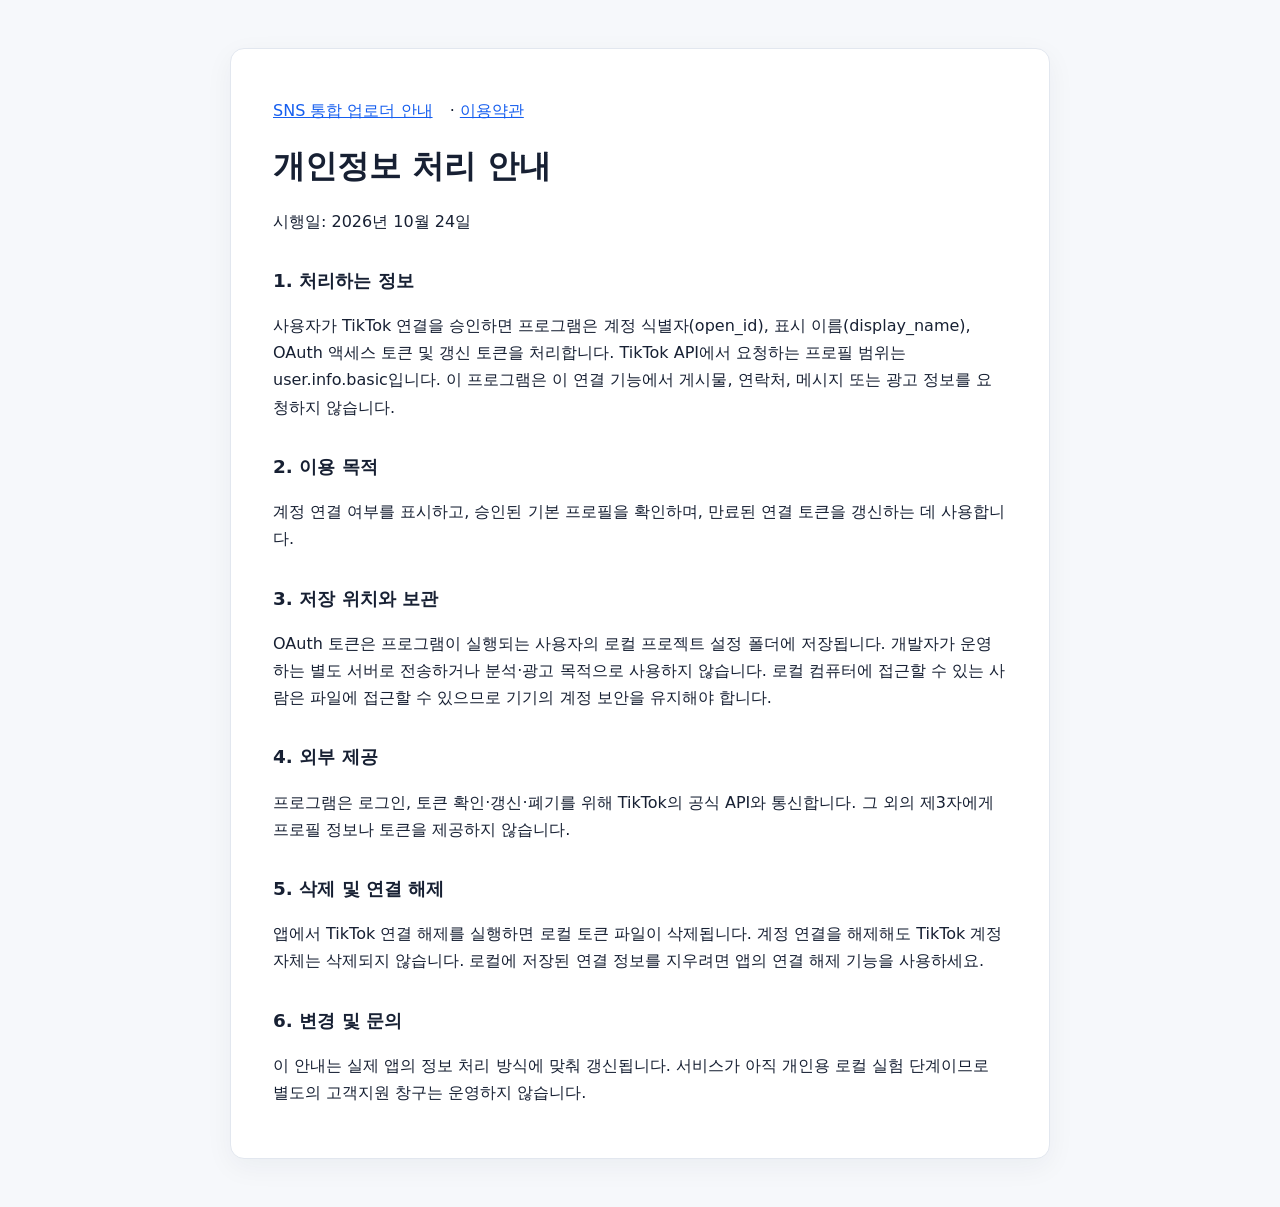
==== privacy.html @ 07cb80a2 "Add policy pages for TikTok app setup" ====
<!doctype html>
<html lang="ko">
<head>
  <meta charset="utf-8">
  <meta name="viewport" content="width=device-width, initial-scale=1">
  <title>개인정보 처리 안내 | SNS 통합 업로더</title>
  <link rel="stylesheet" href="style.css">
</head>
<body>
  <main>
    <nav><a href="index.html">SNS 통합 업로더 안내</a> · <a href="terms.html">이용약관</a></nav>
    <h1>개인정보 처리 안내</h1>
    <p>시행일: 2026년 10월 24일</p>
    <h2>1. 처리하는 정보</h2>
    <p>사용자가 TikTok 연결을 승인하면 프로그램은 계정 식별자(open_id), 표시 이름(display_name), OAuth 액세스 토큰 및 갱신 토큰을 처리합니다. TikTok API에서 요청하는 프로필 범위는 user.info.basic입니다. 이 프로그램은 이 연결 기능에서 게시물, 연락처, 메시지 또는 광고 정보를 요청하지 않습니다.</p>
    <h2>2. 이용 목적</h2>
    <p>계정 연결 여부를 표시하고, 승인된 기본 프로필을 확인하며, 만료된 연결 토큰을 갱신하는 데 사용합니다.</p>
    <h2>3. 저장 위치와 보관</h2>
    <p>OAuth 토큰은 프로그램이 실행되는 사용자의 로컬 프로젝트 설정 폴더에 저장됩니다. 개발자가 운영하는 별도 서버로 전송하거나 분석·광고 목적으로 사용하지 않습니다. 로컬 컴퓨터에 접근할 수 있는 사람은 파일에 접근할 수 있으므로 기기의 계정 보안을 유지해야 합니다.</p>
    <h2>4. 외부 제공</h2>
    <p>프로그램은 로그인, 토큰 확인·갱신·폐기를 위해 TikTok의 공식 API와 통신합니다. 그 외의 제3자에게 프로필 정보나 토큰을 제공하지 않습니다.</p>
    <h2>5. 삭제 및 연결 해제</h2>
    <p>앱에서 TikTok 연결 해제를 실행하면 로컬 토큰 파일이 삭제됩니다. 계정 연결을 해제해도 TikTok 계정 자체는 삭제되지 않습니다. 로컬에 저장된 연결 정보를 지우려면 앱의 연결 해제 기능을 사용하세요.</p>
    <h2>6. 변경 및 문의</h2>
    <p>이 안내는 실제 앱의 정보 처리 방식에 맞춰 갱신됩니다. 서비스가 아직 개인용 로컬 실험 단계이므로 별도의 고객지원 창구는 운영하지 않습니다.</p>
  </main>
</body>
</html>
---- style.css ----
:root { color-scheme: light; font-family: system-ui, "Malgun Gothic", sans-serif; color: #172033; background: #f6f8fb; }
body { margin: 0; line-height: 1.7; }
main { box-sizing: border-box; max-width: 820px; margin: 48px auto; padding: 36px 42px; background: white; border: 1px solid #e2e7ef; border-radius: 14px; box-shadow: 0 8px 28px #15223a0d; }
h1 { line-height: 1.25; }
h2 { margin-top: 30px; font-size: 1.15rem; }
nav { margin: 12px 0 22px; }
a { color: #155eef; margin-right: 12px; }
@media (max-width: 600px) { main { margin: 16px; padding: 24px; } }
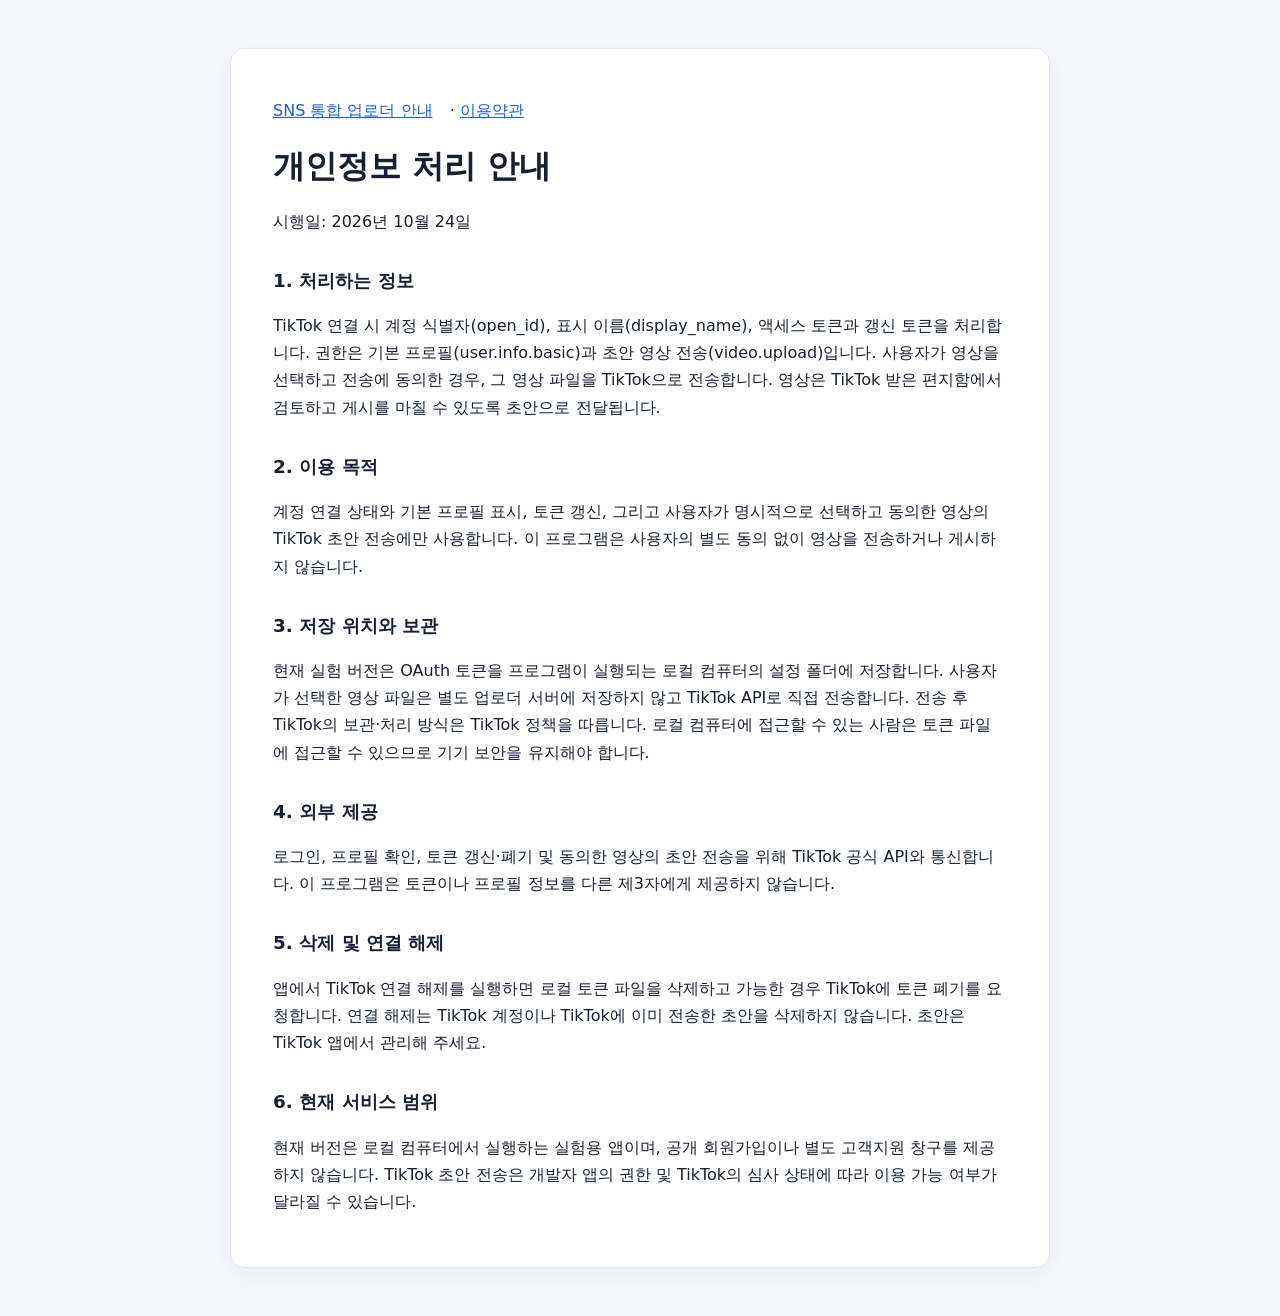
==== commit c3d2672a: "Update TikTok draft upload privacy disclosures" ====
--- a/privacy.html
+++ b/privacy.html
@@ -12,17 +12,17 @@
     <h1>개인정보 처리 안내</h1>
     <p>시행일: 2026년 10월 24일</p>
     <h2>1. 처리하는 정보</h2>
-    <p>사용자가 TikTok 연결을 승인하면 프로그램은 계정 식별자(open_id), 표시 이름(display_name), OAuth 액세스 토큰 및 갱신 토큰을 처리합니다. TikTok API에서 요청하는 프로필 범위는 user.info.basic입니다. 이 프로그램은 이 연결 기능에서 게시물, 연락처, 메시지 또는 광고 정보를 요청하지 않습니다.</p>
+    <p>TikTok 연결 시 계정 식별자(open_id), 표시 이름(display_name), 액세스 토큰과 갱신 토큰을 처리합니다. 권한은 기본 프로필(user.info.basic)과 초안 영상 전송(video.upload)입니다. 사용자가 영상을 선택하고 전송에 동의한 경우, 그 영상 파일을 TikTok으로 전송합니다. 영상은 TikTok 받은 편지함에서 검토하고 게시를 마칠 수 있도록 초안으로 전달됩니다.</p>
     <h2>2. 이용 목적</h2>
-    <p>계정 연결 여부를 표시하고, 승인된 기본 프로필을 확인하며, 만료된 연결 토큰을 갱신하는 데 사용합니다.</p>
+    <p>계정 연결 상태와 기본 프로필 표시, 토큰 갱신, 그리고 사용자가 명시적으로 선택하고 동의한 영상의 TikTok 초안 전송에만 사용합니다. 이 프로그램은 사용자의 별도 동의 없이 영상을 전송하거나 게시하지 않습니다.</p>
     <h2>3. 저장 위치와 보관</h2>
-    <p>OAuth 토큰은 프로그램이 실행되는 사용자의 로컬 프로젝트 설정 폴더에 저장됩니다. 개발자가 운영하는 별도 서버로 전송하거나 분석·광고 목적으로 사용하지 않습니다. 로컬 컴퓨터에 접근할 수 있는 사람은 파일에 접근할 수 있으므로 기기의 계정 보안을 유지해야 합니다.</p>
+    <p>현재 실험 버전은 OAuth 토큰을 프로그램이 실행되는 로컬 컴퓨터의 설정 폴더에 저장합니다. 사용자가 선택한 영상 파일은 별도 업로더 서버에 저장하지 않고 TikTok API로 직접 전송합니다. 전송 후 TikTok의 보관·처리 방식은 TikTok 정책을 따릅니다. 로컬 컴퓨터에 접근할 수 있는 사람은 토큰 파일에 접근할 수 있으므로 기기 보안을 유지해야 합니다.</p>
     <h2>4. 외부 제공</h2>
-    <p>프로그램은 로그인, 토큰 확인·갱신·폐기를 위해 TikTok의 공식 API와 통신합니다. 그 외의 제3자에게 프로필 정보나 토큰을 제공하지 않습니다.</p>
+    <p>로그인, 프로필 확인, 토큰 갱신·폐기 및 동의한 영상의 초안 전송을 위해 TikTok 공식 API와 통신합니다. 이 프로그램은 토큰이나 프로필 정보를 다른 제3자에게 제공하지 않습니다.</p>
     <h2>5. 삭제 및 연결 해제</h2>
-    <p>앱에서 TikTok 연결 해제를 실행하면 로컬 토큰 파일이 삭제됩니다. 계정 연결을 해제해도 TikTok 계정 자체는 삭제되지 않습니다. 로컬에 저장된 연결 정보를 지우려면 앱의 연결 해제 기능을 사용하세요.</p>
-    <h2>6. 변경 및 문의</h2>
-    <p>이 안내는 실제 앱의 정보 처리 방식에 맞춰 갱신됩니다. 서비스가 아직 개인용 로컬 실험 단계이므로 별도의 고객지원 창구는 운영하지 않습니다.</p>
+    <p>앱에서 TikTok 연결 해제를 실행하면 로컬 토큰 파일을 삭제하고 가능한 경우 TikTok에 토큰 폐기를 요청합니다. 연결 해제는 TikTok 계정이나 TikTok에 이미 전송한 초안을 삭제하지 않습니다. 초안은 TikTok 앱에서 관리해 주세요.</p>
+    <h2>6. 현재 서비스 범위</h2>
+    <p>현재 버전은 로컬 컴퓨터에서 실행하는 실험용 앱이며, 공개 회원가입이나 별도 고객지원 창구를 제공하지 않습니다. TikTok 초안 전송은 개발자 앱의 권한 및 TikTok의 심사 상태에 따라 이용 가능 여부가 달라질 수 있습니다.</p>
   </main>
 </body>
 </html>
